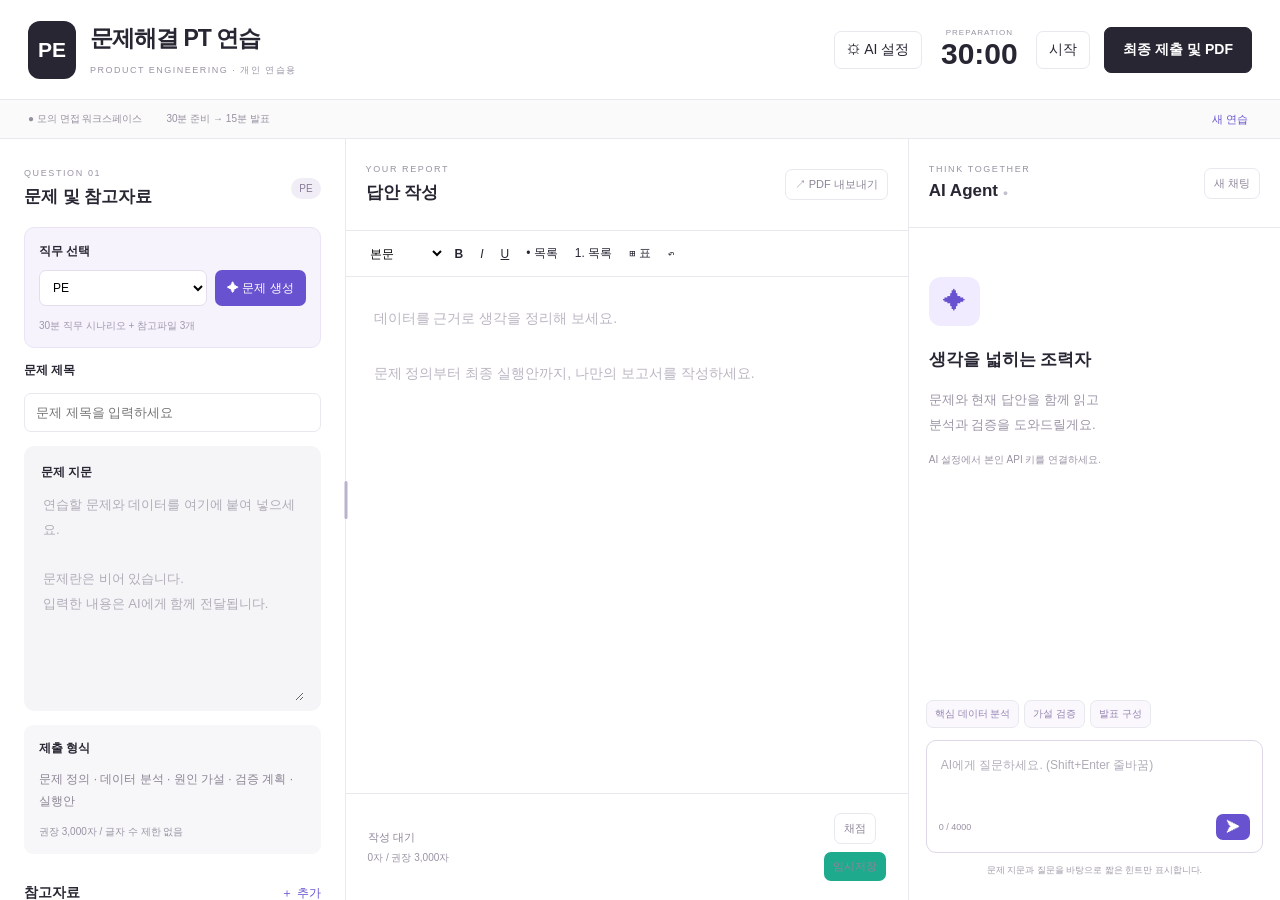
==== pe-pt/index.html @ af472d07 "Allow scenario model selection and repair non-Korean generation before applying it" ====
<!doctype html>
<html lang="ko"><head><meta charset="utf-8"><meta name="viewport" content="width=device-width,initial-scale=1"><title>PE PT Lab · 문제해결 PT 연습</title><link rel="stylesheet" href="style.css"></head><body>
<header><div class="brand"><b class="logo">PE</b><div><h1>문제해결 PT 연습</h1><small>PRODUCT ENGINEERING · 개인 연습용</small></div></div><div class="actions"><button id="settingsBtn">⚙ AI 설정</button><div class="clock"><small>PREPARATION</small><strong id="clock">30:00</strong></div><button id="timerBtn">시작</button><button id="submitBtn" class="primary">최종 제출 및 PDF</button></div></header>
<div class="context"><span>● 모의 면접 워크스페이스</span><span>30분 준비 → 15분 발표</span><button id="resetBtn">새 연습</button></div>
<main><aside><div class="section-title"><div><small>QUESTION 01</small><h2>문제 및 참고자료</h2></div><span class="pill">DRAM PE</span></div>
<div class="generation-card"><label for="jobRole">직무 선택</label><div class="generation-controls"><select id="jobRole"><option>설계</option><option selected>PE</option><option>양기</option><option>양기P&amp;T</option><option>패키지개발</option></select><button id="generateBtn" class="generate">✦ 문제 생성</button></div><small>30분 직무 시나리오 + 참고파일 3개</small></div>
<label for="title">문제 제목</label><input id="title" maxlength="180" placeholder="문제 제목을 입력하세요">
<div class="problem-card"><label for="problem">문제 지문</label><textarea id="problem" placeholder="연습할 문제와 데이터를 여기에 붙여 넣으세요.&#10;&#10;문제란은 비어 있습니다.&#10;입력한 내용은 AI에게 함께 전달됩니다."></textarea></div>
<div class="info"><b>제출 형식</b><p>문제 정의 · 데이터 분석 · 원인 가설 · 검증 계획 · 실행안</p><small>권장 3,000자 / 글자 수 제한 없음</small></div>
<div class="section-title"><h3>참고자료</h3><label class="upload">＋ 추가<input type="file" id="fileInput" accept=".txt,.md,.csv,.pdf" multiple hidden></label></div><div id="files"></div>
<p class="muted">TXT · MD · CSV는 AI에게 전달됩니다.<br>PDF는 열람만 지원합니다.<br>문제·답안·대화는 이 브라우저에 자동 저장됩니다.</p></aside>
<section class="answer"><div class="section-title"><div><small>YOUR REPORT</small><h2>답안 작성</h2></div><button id="pdfBtn">↗ PDF 내보내기</button></div>
<div class="toolbar"><select id="heading" aria-label="문단 형식"><option value="p">본문</option><option value="h2">큰 제목</option><option value="h3">작은 제목</option></select><button data-cmd="bold" title="굵게"><b>B</b></button><button data-cmd="italic" title="기울임"><i>I</i></button><button data-cmd="underline" title="밑줄"><u>U</u></button><button data-cmd="insertUnorderedList">• 목록</button><button data-cmd="insertOrderedList">1. 목록</button><button id="tableBtn">⊞ 표</button><button data-cmd="undo">↶</button></div>
<div id="editor" contenteditable="true" role="textbox" aria-label="답안 편집기" aria-multiline="true" data-placeholder="데이터를 근거로 생각을 정리해 보세요.&#10;&#10;문제 정의부터 최종 실행안까지, 나만의 보고서를 작성하세요."></div>
<footer><div><span id="saveState" aria-live="polite">작성 대기</span><small id="count">0자 / 권장 3,000자</small></div><div class="section-title"><button id="gradeBtn">채점</button><button class="mint" id="saveBtn">임시저장</button></div></footer></section>
<section class="ai"><div class="section-title"><div><small>THINK TOGETHER</small><h2>AI Agent <span id="apiStatus">●</span></h2></div><button id="clearChat">새 채팅</button></div>
<div id="chat" aria-live="polite"><div class="welcome"><span>✦</span><h3>생각을 넓히는 조력자</h3><p>문제와 현재 답안을 함께 읽고<br>분석과 검증을 도와드릴게요.</p><small>AI 설정에서 본인 API 키를 연결하세요.</small></div></div>
<div class="suggestions"><button data-prompt="핵심 지표를 고르는 힌트를 줘.">핵심 데이터 분석</button><button data-prompt="현재 답안의 가설에 반대되는 증거와 추가 실험을 제안해줘.">가설 검증</button><button data-prompt="발표 구성 힌트를 줘.">발표 구성</button></div>
<div class="composer-wrap"><div class="composer"><textarea id="chatInput" aria-label="AI 질문" maxlength="4000" placeholder="AI에게 질문하세요. (Shift+Enter 줄바꿈)"></textarea><div><small id="chatCount">0 / 4000</small><button id="sendBtn" aria-label="질문 전송">➤</button></div></div><p class="muted">문제 지문과 질문을 바탕으로 짧은 힌트만 표시합니다.</p></div></section></main>
<dialog id="settings"><form method="dialog"><div class="section-title"><h2>AI Agent 연결</h2><button aria-label="닫기">✕</button></div><p>OpenAI API를 사용하며 계정의 이용 한도와 사용량에 따라 비용이 발생할 수 있습니다.</p><label for="apiKey">본인 OpenAI API 키</label><input id="apiKey" type="password" autocomplete="off" placeholder="API 키 입력"><p class="muted">키는 이 브라우저에 저장되어 다음 접속에도 유지됩니다. 공용 기기에서는 사용 후 저장된 키를 삭제하세요.</p><label for="model">채점 모델 ID</label><input id="model" value="gpt-4.1-mini"><p class="muted">채점에 사용할 모델 ID입니다.</p><a href="https://platform.openai.com/api-keys" target="_blank" rel="noopener">OpenAI AI Studio에서 API 키 발급 ↗</a><p><button class="primary">설정 적용</button> <button id="forgetKey" type="button">저장된 키 삭제</button></p></form></dialog><dialog id="generationDialog"><form id="generationForm" autocomplete="off"><div class="section-title"><div><small>SCENARIO GENERATOR</small><h2>직무 문제 생성</h2></div><button id="generationCancel" type="button">닫기</button></div><p><b id="generationRole">PE</b> 직무의 30분 모의 문제와 분석용 CSV 2개, 조건·제약 문서 1개를 생성합니다.</p><label for="openaiKey">ChatGPT / OpenAI API 키</label><input id="openaiKey" type="password" autocomplete="off" placeholder="OpenAI API 키 입력" required><p class="muted">OpenAI API 사용량에 따라 비용이 발생할 수 있습니다. 계정의 API 이용 한도와 잔액을 확인하세요. 키는 이 브라우저에 저장되며 GitHub에 올리지 않습니다. 선택 직무와 출제 지침만 OpenAI로 전송합니다.</p><label for="openaiModel">출제 모델 ID</label><input id="openaiModel" value="gpt-6.1-sol" required maxlength="100"><p class="muted">출제 기본값은 GPT-6.1 Sol입니다. Structured Outputs를 지원하는 다른 모델 ID로 변경할 수 있습니다.</p><a href="https://platform.openai.com/api-keys" target="_blank" rel="noopener">OpenAI API 키 발급 ↗</a><p id="generationError" role="alert"></p><p id="generationStatus" role="status"></p><button id="startGeneration" class="primary" type="submit">문제와 참고파일 생성</button></form></dialog><div id="toast" role="status"></div><script src="generator-core.js"></script><script src="print-attachments.js"></script><script src="app.js"></script><dialog id="gradeDialog"><form method="dialog"><div class="section-title"><h2>AI 채점 결과</h2><button>닫기</button></div></form><p id="gradeStatus" role="status"></p><ol id="gradeScores"></ol><pre id="gradeFeedback" style="white-space:pre-wrap;font:inherit;line-height:1.7"></pre><details id="gradeReference" hidden><summary>모범답안 보기</summary><pre id="gradeReferenceText" style="white-space:pre-wrap;font:inherit;line-height:1.7"></pre></details></dialog><script src="generator.js"></script><script src="grading.js"></script></body></html>
---- pe-pt/style.css ----
:root{--line:#e8e9ef;--ink:#292633;--purple:#6852cf;--mint:#1eaa8d}*{box-sizing:border-box}body{margin:0;color:var(--ink);font:14px -apple-system,BlinkMacSystemFont,'Segoe UI','Malgun Gothic',sans-serif;background:#fff}button,input,textarea,select{font:inherit}button{cursor:pointer;border:1px solid var(--line);background:white;border-radius:7px;padding:9px 12px;color:inherit}button:hover{background:#f4f2fa}button:disabled{opacity:.45;cursor:not-allowed}button:focus-visible,input:focus-visible,textarea:focus-visible{outline:2px solid var(--purple);outline-offset:2px}header{min-height:100px;display:flex;justify-content:space-between;align-items:center;padding:20px 28px;border-bottom:1px solid var(--line);gap:20px}.brand,.actions{display:flex;align-items:center;gap:14px}.logo{background:var(--ink);color:white;border-radius:12px;padding:17px 10px;font-size:21px}h1{font-size:23px;letter-spacing:-1px;margin:0 0 6px}small{font-size:10px;color:#9993a4}.brand small{letter-spacing:1.5px;font-size:9px}h2{font-size:17px;margin:6px 0}h3{font-size:14px}.clock{display:flex;flex-direction:column;align-items:center;min-width:86px}.clock small{font-size:8px;letter-spacing:1px}.clock strong{font-size:30px;font-variant-numeric:tabular-nums}.primary{background:var(--ink);color:white;border-color:var(--ink);font-weight:bold;padding:13px 18px}.primary:hover{background:#4b415e}.context{height:39px;background:#fafafb;display:flex;gap:24px;align-items:center;padding:0 28px;font-size:10px;color:#97909f;border-bottom:1px solid var(--line)}.context button{margin-left:auto;border:0;background:transparent;font-size:11px;color:var(--purple);padding:4px}main{display:grid;grid-template-columns:27% 44% 29%;height:calc(100dvh - 139px);min-height:570px}aside{padding:24px;display:flex;flex-direction:column;gap:14px;overflow:auto;border-right:1px solid var(--line)}.section-title{display:flex;align-items:center;justify-content:space-between;gap:8px;min-height:50px}.section-title small{font-size:9px;letter-spacing:1.6px}.section-title button{font-size:11px;color:#8d8599;padding:7px 9px}.pill{font-size:10px;white-space:nowrap;border-radius:20px;background:#f1edf6;color:#887997;padding:5px 8px}label{font-size:12px;font-weight:bold}input{width:100%;border:1px solid var(--line);border-radius:7px;padding:11px;font-size:13px;background:#fff}.problem-card{background:#f5f5f8;border-radius:10px;padding:17px;flex:1;min-height:265px}.problem-card textarea{display:block;border:0;width:100%;min-height:220px;height:calc(100% - 24px);background:transparent;padding-top:12px;line-height:1.9;font-size:13px;resize:vertical;color:#58515f}textarea::placeholder{color:#b0acb8}.info{background:#f7f7f9;border-radius:9px;padding:15px;font-size:12px}.info p{color:#8c8595;line-height:1.8}.info small{font-size:10px}.muted{font-size:10px;color:#a29aa9;line-height:1.9}.upload{color:var(--purple);font-weight:normal;cursor:pointer;font-size:12px}.file{display:flex;align-items:center;gap:5px;background:#f6f5f8;padding:8px;border-radius:6px;margin-bottom:5px}.file span{flex:1;min-width:0;white-space:nowrap;overflow:hidden;text-overflow:ellipsis;font-size:11px}.file button{padding:4px 6px;font-size:10px}.answer{border-right:1px solid var(--line);display:flex;flex-direction:column;min-width:0}.answer>.section-title,.ai>.section-title{padding:20px;border-bottom:1px solid var(--line)}.toolbar{padding:9px 13px;border-bottom:1px solid var(--line);display:flex;gap:3px;flex-wrap:wrap}.toolbar button,.toolbar select{border:0;background:white;padding:5px 7px;font-size:12px}#editor{padding:28px;outline:none;flex:1;overflow:auto;line-height:1.95;overflow-wrap:anywhere}#editor:empty:before{content:attr(data-placeholder);white-space:pre-line;color:#bbb6c3;pointer-events:none}#editor table{width:100%;border-collapse:collapse;margin:15px 0}#editor td,#editor th{border:1px solid #d5d0de;padding:8px}#editor h2{font-size:20px;margin:20px 0 10px}footer{padding:19px 22px;border-top:1px solid var(--line);display:flex;justify-content:space-between;align-items:center}footer div{display:flex;flex-direction:column;gap:6px;font-size:11px;color:#8c8498}.mint{background:var(--mint);color:white;border:0;padding:12px 23px}.mint:hover{background:#199078}.ai{display:flex;flex-direction:column;min-width:0}#apiStatus{font-size:9px;color:#c5becd}#chat{flex:1;overflow:auto;padding:24px 20px}.welcome{padding:25px 0}.welcome>span{display:inline-block;background:#f0ebff;color:var(--purple);padding:11px 14px;font-size:23px;border-radius:12px}.welcome h3{font-size:17px;margin-top:22px}.welcome p{font-size:13px;color:#9b94a6;line-height:1.9}.message{margin-bottom:20px;line-height:1.9;font-size:12px;overflow-wrap:anywhere}.message p{white-space:pre-wrap;margin:7px 0}.message b{font-size:10px;color:var(--purple)}.message.user{padding:12px;background:#f5f2fa;border-radius:10px}.message.error{color:#b54848}.message button{font-size:10px;padding:4px 8px;color:var(--purple)}.suggestions{display:flex;gap:5px;padding:0 17px 12px;flex-wrap:wrap}.suggestions button{font-size:10px;color:#9584b2;padding:6px 8px;background:#faf8fd}.composer-wrap{padding:0 17px 12px}.composer{border:1px solid #ddd7e7;border-radius:10px;padding:12px}.composer textarea{width:100%;height:58px;resize:none;outline:none;border:0;font-size:12px;line-height:1.7}.composer>div{display:flex;justify-content:space-between;align-items:center}.composer small{font-size:9px}.composer button{background:var(--purple);color:white;border:0;padding:5px 10px}.composer-wrap>.muted{text-align:center;font-size:9px}dialog{width:min(490px,94vw);border:0;border-radius:16px;padding:28px;box-shadow:0 25px 100px #26203630}dialog::backdrop{background:#231d3a55;backdrop-filter:blur(3px)}dialog p{font-size:12px;color:#8d8297;line-height:1.9}dialog label{display:block;margin:17px 0 8px}dialog a{font-size:12px;color:var(--purple)}#toast{position:fixed;bottom:22px;left:50%;transform:translateX(-50%);background:var(--ink);color:white;padding:12px 20px;border-radius:9px;font-size:12px;opacity:0;pointer-events:none;transition:opacity .2s;z-index:10}#toast.visible{opacity:1}@media(max-width:1100px){header{padding:18px}.brand h1{font-size:18px}.actions{gap:7px}.primary{padding:12px}aside{padding:16px}}@media(max-width:800px){header{flex-wrap:wrap}.actions{width:100%;justify-content:space-between}.context{padding:0 15px;gap:10px}main{display:flex;flex-direction:column;height:auto;min-height:0}aside,.answer{border-right:0;border-bottom:1px solid var(--line)}.problem-card textarea{height:220px}.answer{min-height:650px}#editor{min-height:420px}.ai{min-height:550px}#chat{min-height:260px;max-height:550px}.clock strong{font-size:24px}}
.generation-card{padding:14px;background:#f6f3fc;border:1px solid #ebe4f7;border-radius:10px}.generation-controls{display:flex;gap:8px;margin:10px 0}.generation-controls select{flex:1;min-width:0;border:1px solid #e4ddec;border-radius:7px;padding:9px;background:white;font-size:12px}.generate{background:#6852cf;color:white;border:0;font-size:12px;white-space:nowrap}.generate:hover{background:#5843b9}.generation-card small{font-size:10px;color:#a096ae}#generationError{color:#b54343}#generationStatus{color:#6852cf}.file button{flex-shrink:0}

main{position:relative;grid-template-columns:var(--problem-width,27%) calc(71% - var(--problem-width,27%)) 29%}.pane-divider{position:absolute;top:0;bottom:0;left:var(--problem-width,27%);width:9px;transform:translateX(-50%);cursor:col-resize;touch-action:none;z-index:3}.pane-divider:hover,.pane-divider:focus{background:#6852cf33;outline:none}.pane-divider:after{content:"";position:absolute;top:45%;left:3px;width:3px;height:38px;background:#bbb2cc;border-radius:4px}@media(max-width:800px){.pane-divider{display:none}}
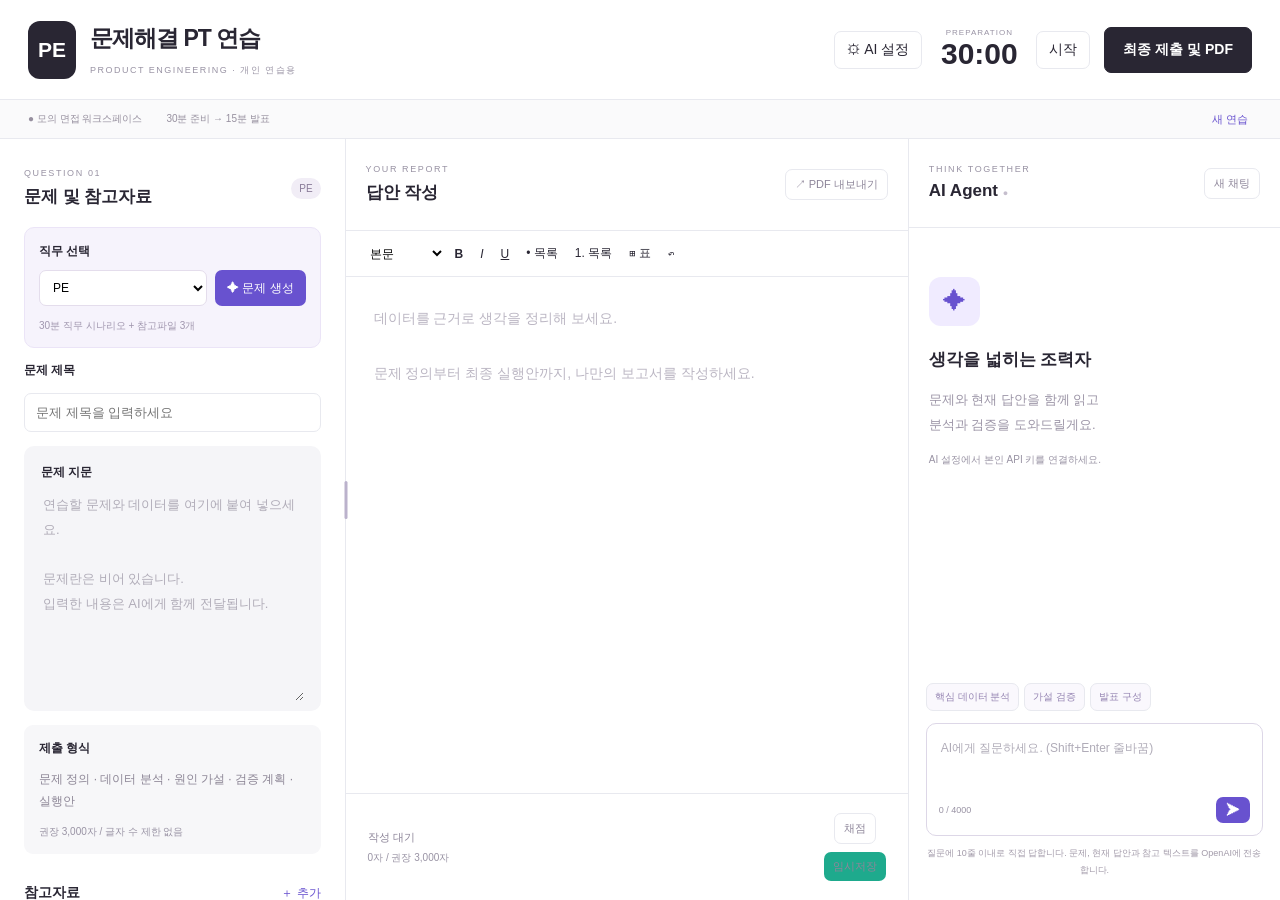
==== commit 57a76514: "Answer practice questions directly in concise Korean" ====
--- a/pe-pt/index.html
+++ b/pe-pt/index.html
@@ -15,6 +15,13 @@
 <footer><div><span id="saveState" aria-live="polite">작성 대기</span><small id="count">0자 / 권장 3,000자</small></div><div class="section-title"><button id="gradeBtn">채점</button><button class="mint" id="saveBtn">임시저장</button></div></footer></section>
 <section class="ai"><div class="section-title"><div><small>THINK TOGETHER</small><h2>AI Agent <span id="apiStatus">●</span></h2></div><button id="clearChat">새 채팅</button></div>
 <div id="chat" aria-live="polite"><div class="welcome"><span>✦</span><h3>생각을 넓히는 조력자</h3><p>문제와 현재 답안을 함께 읽고<br>분석과 검증을 도와드릴게요.</p><small>AI 설정에서 본인 API 키를 연결하세요.</small></div></div>
-<div class="suggestions"><button data-prompt="핵심 지표를 고르는 힌트를 줘.">핵심 데이터 분석</button><button data-prompt="현재 답안의 가설에 반대되는 증거와 추가 실험을 제안해줘.">가설 검증</button><button data-prompt="발표 구성 힌트를 줘.">발표 구성</button></div>
-<div class="composer-wrap"><div class="composer"><textarea id="chatInput" aria-label="AI 질문" maxlength="4000" placeholder="AI에게 질문하세요. (Shift+Enter 줄바꿈)"></textarea><div><small id="chatCount">0 / 4000</small><button id="sendBtn" aria-label="질문 전송">➤</button></div></div><p class="muted">문제 지문과 질문을 바탕으로 짧은 힌트만 표시합니다.</p></div></section></main>
-<dialog id="settings"><form method="dialog"><div class="section-title"><h2>AI Agent 연결</h2><button aria-label="닫기">✕</button></div><p>OpenAI API를 사용하며 계정의 이용 한도와 사용량에 따라 비용이 발생할 수 있습니다.</p><label for="apiKey">본인 OpenAI API 키</label><input id="apiKey" type="password" autocomplete="off" placeholder="API 키 입력"><p class="muted">키는 이 브라우저에 저장되어 다음 접속에도 유지됩니다. 공용 기기에서는 사용 후 저장된 키를 삭제하세요.</p><label for="model">채점 모델 ID</label><input id="model" value="gpt-4.1-mini"><p class="muted">채점에 사용할 모델 ID입니다.</p><a href="https://platform.openai.com/api-keys" target="_blank" rel="noopener">OpenAI AI Studio에서 API 키 발급 ↗</a><p><button class="primary">설정 적용</button> <button id="forgetKey" type="button">저장된 키 삭제</button></p></form></dialog><dialog id="generationDialog"><form id="generationForm" autocomplete="off"><div class="section-title"><div><small>SCENARIO GENERATOR</small><h2>직무 문제 생성</h2></div><button id="generationCancel" type="button">닫기</button></div><p><b id="generationRole">PE</b> 직무의 30분 모의 문제와 분석용 CSV 2개, 조건·제약 문서 1개를 생성합니다.</p><label for="openaiKey">ChatGPT / OpenAI API 키</label><input id="openaiKey" type="password" autocomplete="off" placeholder="OpenAI API 키 입력" required><p class="muted">OpenAI API 사용량에 따라 비용이 발생할 수 있습니다. 계정의 API 이용 한도와 잔액을 확인하세요. 키는 이 브라우저에 저장되며 GitHub에 올리지 않습니다. 선택 직무와 출제 지침만 OpenAI로 전송합니다.</p><label for="openaiModel">출제 모델 ID</label><input id="openaiModel" value="gpt-6.1-sol" required maxlength="100"><p class="muted">출제 기본값은 GPT-6.1 Sol입니다. Structured Outputs를 지원하는 다른 모델 ID로 변경할 수 있습니다.</p><a href="https://platform.openai.com/api-keys" target="_blank" rel="noopener">OpenAI API 키 발급 ↗</a><p id="generationError" role="alert"></p><p id="generationStatus" role="status"></p><button id="startGeneration" class="primary" type="submit">문제와 참고파일 생성</button></form></dialog><div id="toast" role="status"></div><script src="generator-core.js"></script><script src="print-attachments.js"></script><script src="app.js"></script><dialog id="gradeDialog"><form method="dialog"><div class="section-title"><h2>AI 채점 결과</h2><button>닫기</button></div></form><p id="gradeStatus" role="status"></p><ol id="gradeScores"></ol><pre id="gradeFeedback" style="white-space:pre-wrap;font:inherit;line-height:1.7"></pre><details id="gradeReference" hidden><summary>모범답안 보기</summary><pre id="gradeReferenceText" style="white-space:pre-wrap;font:inherit;line-height:1.7"></pre></details></dialog><script src="generator.js"></script><script src="grading.js"></script></body></html>+<div class="suggestions"><button data-prompt="이 문제에 쓸 핵심 지표와 그 정의를 짧게 설명해줘.">핵심 데이터 분석</button><button data-prompt="현재 답안의 가설에 반대되는 증거와 추가 실험을 제안해줘.">가설 검증</button><button data-prompt="15분 발표 구성과 시간 배분을 짧게 알려줘.">발표 구성</button></div>
+<div class="composer-wrap"><div class="composer"><textarea id="chatInput" aria-label="AI 질문" maxlength="4000" placeholder="AI에게 질문하세요. (Shift+Enter 줄바꿈)"></textarea><div><small id="chatCount">0 / 4000</small><button id="sendBtn" aria-label="질문 전송">➤</button></div></div><p class="muted">질문에 10줄 이내로 직접 답합니다. 문제, 현재 답안과 참고 텍스트를 OpenAI에 전송합니다.</p></div></section></main>
+<dialog id="settings"><form method="dialog"><div class="section-title"><h2>AI Agent 연결</h2><button aria-label="닫기">✕</button></div><p>OpenAI API를 사용하며 계정의 이용 한도와 사용량에 따라 비용이 발생할 수 있습니다.</p><label for="apiKey">본인 OpenAI API 키</label><input id="apiKey" type="password" autocomplete="off" placeholder="API 키 입력"><p class="muted">키는 이 브라우저에 저장되어 다음 접속에도 유지됩니다. 공용 기기에서는 사용 후 저장된 키를 삭제하세요.</p><label for="model">채점 모델 ID</label><input id="model" value="gpt-4.1-mini"><p class="muted">채점에 사용할 모델 ID입니다.</p><a href="https://platform.openai.com/api-keys" target="_blank" rel="noopener">OpenAI AI Studio에서 API 키 발급 ↗</a><p><button class="primary">설정 적용</button> <button id="forgetKey" type="button">저장된 키 삭제</button></p></form></dialog><dialog id="generationDialog"><form id="generationForm" autocomplete="off"><div class="section-title"><div><small>SCENARIO GENERATOR</small><h2>직무 문제 생성</h2></div><button id="generationCancel" type="button">닫기</button></div><p><b id="generationRole">PE</b> 직무의 30분 모의 문제와 분석용 CSV 2개, 조건·제약 문서 1개를 생성합니다.</p><label for="openaiKey">ChatGPT / OpenAI API 키</label><input id="openaiKey" type="password" autocomplete="off" placeholder="OpenAI API 키 입력" required><p class="muted">OpenAI API 사용량에 따라 비용이 발생할 수 있습니다. 계정의 API 이용 한도와 잔액을 확인하세요. 키는 이 브라우저에 저장되며 GitHub에 올리지 않습니다. 선택 직무와 출제 지침만 OpenAI로 전송합니다.</p><label for="openaiModel">출제 모델 ID</label><select id="openaiModel" required style="display:block;width:100%;padding:11px;border:1px solid var(--line);border-radius:7px;background:#fff">
+<option value="gpt-6.1-sol">GPT-6.1 Sol (기본)</option>
+<option value="gpt-6-astra">GPT-6 Astra</option>
+<option value="gpt-6.1-terra">GPT-6.1 Terra</option>
+<option value="gpt-6-luna">GPT-6 Luna</option>
+<option value="gpt-4.1-mini">GPT-4.1 mini</option>
+<option value="custom">직접 입력</option>
+</select><div id="customGenerationModelField" hidden><label for="customGenerationModel">모델 ID 직접 입력</label><input id="customGenerationModel" maxlength="100" placeholder="모델 ID"></div><p class="muted">목록에서 출제 모델을 고르세요. 목록에 없는 모델은 직접 입력할 수 있습니다. 계정에 접근 권한이 있고 Structured Outputs를 지원하는 모델을 선택하세요.</p><a href="https://platform.openai.com/api-keys" target="_blank" rel="noopener">OpenAI API 키 발급 ↗</a><p id="generationError" role="alert"></p><p id="generationStatus" role="status"></p><button id="startGeneration" class="primary" type="submit">문제와 참고파일 생성</button></form></dialog><div id="toast" role="status"></div><script src="generator-core.js"></script><script src="print-attachments.js"></script><script src="app.js"></script><dialog id="gradeDialog"><form method="dialog"><div class="section-title"><h2>AI 채점 결과</h2><button>닫기</button></div></form><p id="gradeStatus" role="status"></p><ol id="gradeScores"></ol><pre id="gradeFeedback" style="white-space:pre-wrap;font:inherit;line-height:1.7"></pre><details id="gradeReference" hidden><summary>모범답안 보기</summary><pre id="gradeReferenceText" style="white-space:pre-wrap;font:inherit;line-height:1.7"></pre></details></dialog><script src="generator.js"></script><script src="grading.js"></script></body></html>
